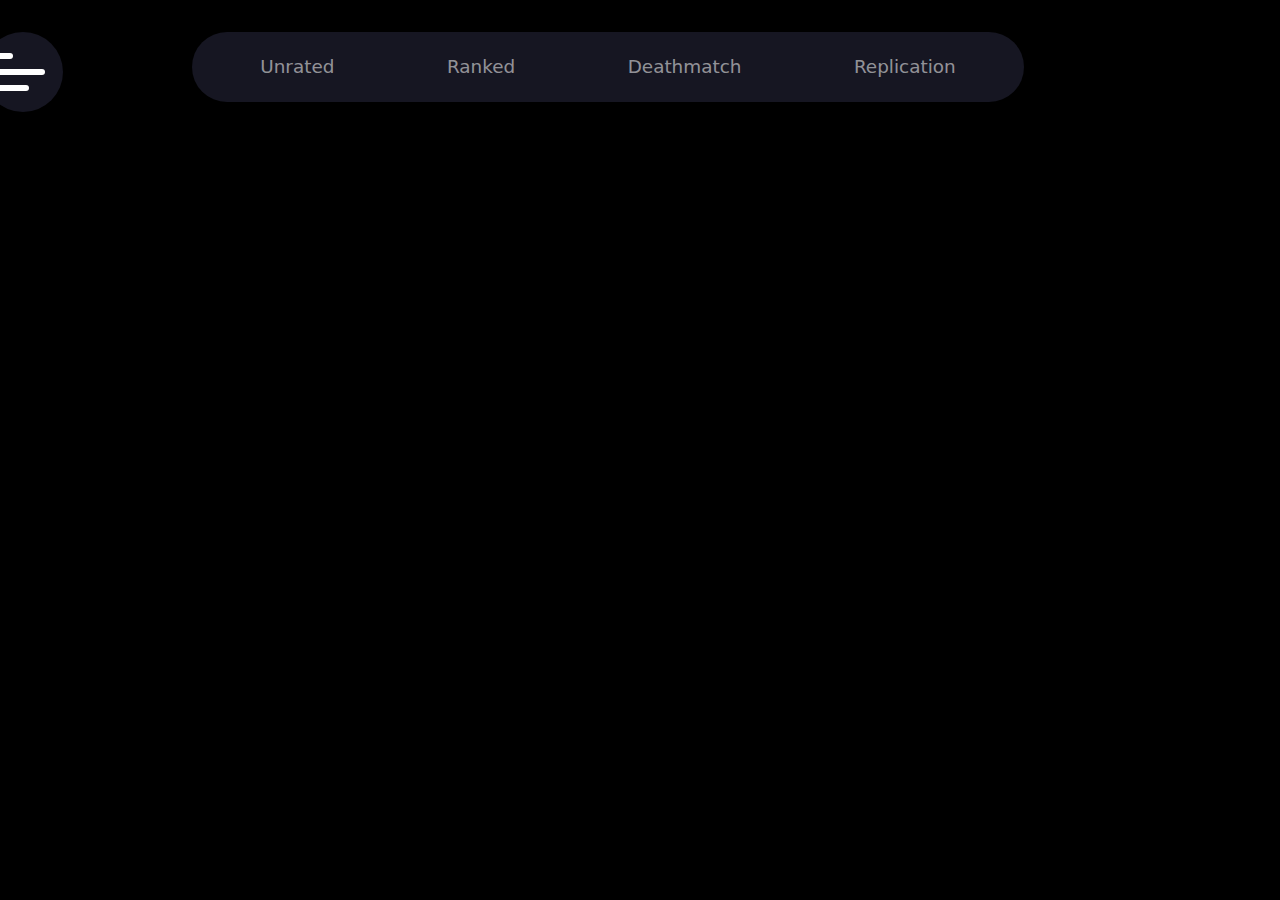
==== index.html @ 2899a6cf "gamemode cont" ====
<!DOCTYPE html>
<html lang="en">

<head>
  <meta charset="UTF-8">
  <meta http-equiv="X-UA-Compatible" content="IE=edge">
  <meta name="viewport" content="width=device-width, initial-scale=1.0">
  <title>Document</title>
  <link rel="stylesheet" href="/css/style.css">
  <!-- Latest compiled and minified CSS -->
  <link href="https://cdn.jsdelivr.net/npm/bootstrap@5.2.3/dist/css/bootstrap.min.css" rel="stylesheet">
  <!-- Latest compiled JavaScript -->
  <script src="https://cdn.jsdelivr.net/npm/bootstrap@5.2.3/dist/js/bootstrap.bundle.min.js"></script>
  <script src="script.js"></script>
  <link rel="stylesheet" href="/css/mediastyle.css">
  <link rel="stylesheet" href="/resourses/FONTS/css/all.min.css">
  <script src="/resourses/FONTS/js/all.min.js"></script>
</head>

<body>
  <div id="nav-650-650">
    <div id="nav-content-650-650">
      <div id="">
        <a href="" class="" id="nav-logo-650-650">
          <img src="assets/logo.png" alt="LOGO" srcset="" width="85px">
        </a>
        <button onclick="navbarCollapse(0)">&times;</button>
      </div>
      <div id="nav-links-650-650" class="">
        <a href="#home"><i class="fa-solid fa-chart-simple"></i></a>
        <a href="#news"><i class="fa-solid fa-chalkboard-user"></i> </i></a>
        <a href="#contact"><i class="fa-solid fa-file-pen"></i></a>
        <a href="#about"><i class="fa-solid fa-newspaper"></i></a>
      </div>
    </div>
    <div class="nav-button">
      <label for="nav-check" id="label-check" onclick="navbarCollapse(1)">
      <input type="checkbox" id="nav-check"> 
        <span></span>
        <span></span>
        <span></span>
      </label>
    </div>
  </div>
    <div class=" text-center" id="sidebar">
      <div class="" id="sidebar-content">
        <a href="" class="" id="logo">
          <img src="assets/logo.png" alt="LOGO" srcset="" width="85px">
        </a>  
        <div id="nav-links" class="">
          <a href="#home"><i class="fa-solid fa-chart-simple"></i></a>
          <a href="#news"><i class="fa-solid fa-chalkboard-user"></i> </i></a>
          <a href="#contact"><i class="fa-solid fa-file-pen"></i></a>
          <a href="#about"><i class="fa-solid fa-newspaper"></i></a>
        </div>
        <div id="nav-links-logout">
          <a href="#logout"><i class="fa-solid fa-right-from-bracket"></i></a>
        </div>
      </div>
      <div class="nav-button">
        <label for="check" id="label-check" onclick="sidebarCollapse()">
        <input type="checkbox" id="check"> 
          <span></span>
          <span></span>
          <span></span>
        </label>
      </div>
    </div>
    <div id="gamemode_container"style="color:white;">
      <div id="gamemode" class="navbar navbar-expand-md navbar-dark">
        <div class="container-fluid">
          <div id="gamemode_heading">
            Gamemode
          </div>
          <button class="navbar-toggler" type="button" data-bs-toggle="collapse" data-bs-target="#navbarNavAltMarkup" aria-controls="navbarNavAltMarkup" aria-expanded="false" aria-label="Toggle navigation">
            <i class="fa-solid fa-caret-down"></i>
          </button>
          <div class="collapse navbar-collapse " id="navbarNavAltMarkup">
            <div class="navbar-nav">
              <a class="nav-link" href="#">Unrated</a>
              <a class="nav-link" href="#">Ranked</a>
              <a class="nav-link" href="#">Deathmatch</a>
              <a class="nav-link" href="#">Replication</a>
            </div>
          </div>
        </div>
      </div>
    </div>

    
</body>

</html>
---- css/style.css ----
* {
    margin: 0px;
    padding: 0px;
}

:root {
    --primary-bg: #161622;
    --secondary: #491C30;
}

body {
    background-color: black !important;
}

/* sidebar content */

#sidebar {
    z-index: 1;
    transition-duration: 1s;
    height: 100%;
    padding: 10px;
    position: fixed;
    top: 0;
    left: -145px;
}

#sidebar-content {
    display: flex;
    flex-direction: column;
    justify-content: space-around;
    height: 100%;
    background-color: var(--primary-bg);
    padding: 5px;
    border-radius: 100px;
}


#sidebar #nav-links {
    display: flex;
    flex-direction: column;
}

#logo {
    text-decoration: none;
    padding: 0px 16px 0px 16px;
}

#nav-links a {
    margin: 10px 0px 10px 0px;
    padding: 16px;
    color: white;
    text-decoration: none;
    font-size: 25px;
}


#sidebar a:hover:not(#logo) {
    border-radius: 50px;
    background-color: var(--secondary);
    color: white;
}

#nav-links-logout a {
    color: white;
    padding: 16px;
    text-decoration: none;
    font-size: 25px;
}

/* nav side button */
#sidebar .nav-button {
    position: absolute;
    top: 3.5%;
    left: 95%;
    margin-left: 10px;
}

.nav-button {
    display: flex;
    justify-content: center;
    align-items: center;
    height: 80px;
    width: 80px;
    border-radius: 50%;
    padding: 5px;
    background-color: var(--primary-bg);
}


.nav-button label {
    display: flex;
    flex-direction: column;
    width: 70px;
    margin-left: 6px;
    cursor: pointer;
}

.nav-button label span {
    background: #fff;
    border-radius: 10px;
    height: 6px;
    margin: 5px 0px;
    transition: .4s cubic-bezier(0.68, -0.6, 0.32, 1.6);

}


.nav-button span:nth-of-type(1) {
    width: 30%;

}

.nav-button span:nth-of-type(2) {
    width: 80%;
}


.nav-button span:nth-of-type(3) {
    width: 55%;

}



.nav-button input[type="checkbox"] {
    display: none;
}



.nav-button input[type="checkbox"]:checked~span:nth-of-type(1) {
    transform-origin: bottom;
    width: 40%;
    transform: rotatez(45deg) translate(8px, 0px);
}




.nav-button input[type="checkbox"]:checked~span:nth-of-type(2) {

    transform-origin: top;
    transform: translate();
    transform: rotatez(-45deg);
}



.nav-button input[type="checkbox"]:checked~span:nth-of-type(3) {
    transform-origin: bottom;
    width: 40%;
    transform: translate(22px, -10px) rotatez(45deg);

}

/* < 650px height && < 650px width navbar */
#nav-650-650 {
    display: none;
    text-align: center;
    position: relative;
    transition: .4s cubic-bezier(0.68, -0.6, 0.32, 1.6);
    top: -290px;
}

#nav-logo-650-650 {
    text-decoration: none;
}

#nav-content-650-650 {
    background-color: var(--primary-bg)
}

#nav-650-650 .nav-button {
    width: 80px;
    margin: 15px 10px;
}

#nav-links-650-650 a:nth-child(1) {
    border-top: 2px black solid;
}

#nav-links-650-650 a {
    border-bottom: 2px black solid;
    padding: 10px 5px;
    display: block;
    font-size: 20px;
    text-align: center;
    color: white;
}

#nav-links-650-650 a:active {
    background-color: var(--secondary);
}

#nav-content-650-650 button {
    display: none;
    background-color: var(--primary-bg);
    color: white;
    border: none;
    font-size: 30px;
    position: relative;
    left: 20%;
}

/*gamemode container*/
#gamemode_container {
    color: white;
    background-color: var(--primary-bg);
    width: 65vw;
    height: 70px;
    position: absolute;
    top: 3.5%;
    left: 15%;
    border-radius: 50px;
}
/* bootstrap edits */
#gamemode_container .navbar-nav {

    flex: 1;
    display: flex;
    justify-content: space-around;
    margin-top: 5px;
    font-size: 1.15rem;
}
#gamemode_container .navbar-toggler{
    margin: 10px;
}
#gamemode_heading{
    font-size: 1.15rem;
    margin-left: 10px;
}
---- css/mediastyle.css ----
@media screen and (min-height:850px) {
    #nav-links a{
        margin: 30px 0px 30px 0px;
        font-size: 30px;
    }
    #nav-links-logout a{
        font-size: 30px;
        margin: 0px 0px 20px 0px ;
    }
}

@media screen and (max-height:650px) {
    #sidebar{
        left:-550px;
        height: fit-content;
    }
    #sidebar-content{
        flex-direction: row;
        align-items: center;
        height: fit-content;
    }
    #sidebar-content #logo{
        margin: 10px 0px;
    }
    #sidebar #nav-links{
        flex-direction: row;
    }
    #sidebar .nav-button{
        top:20px;
        margin-left: 30px;
    }
    #nav-links a {
        margin:10px;
        padding: 16px 20px;
    }
    #nav-links-logout a{
        margin-right: 5px;
    }
}
@media screen and (max-height:650px) and (max-width:650px) {
    #sidebar{
        display: none;
    }
    #nav-650-650{
       display: block; 
    }
}
@media screen and (max-height:350px) and (max-width:650px){
    #nav-content-650-650 button{
        display: inline-block;
    }
}
@media screen and (min-width:769px) {
    #gamemode_heading{
        display: none;
    }
}
@media screen and (max-width:769px) {
    
    #gamemode_container{
        width: 80vw;
    }
}
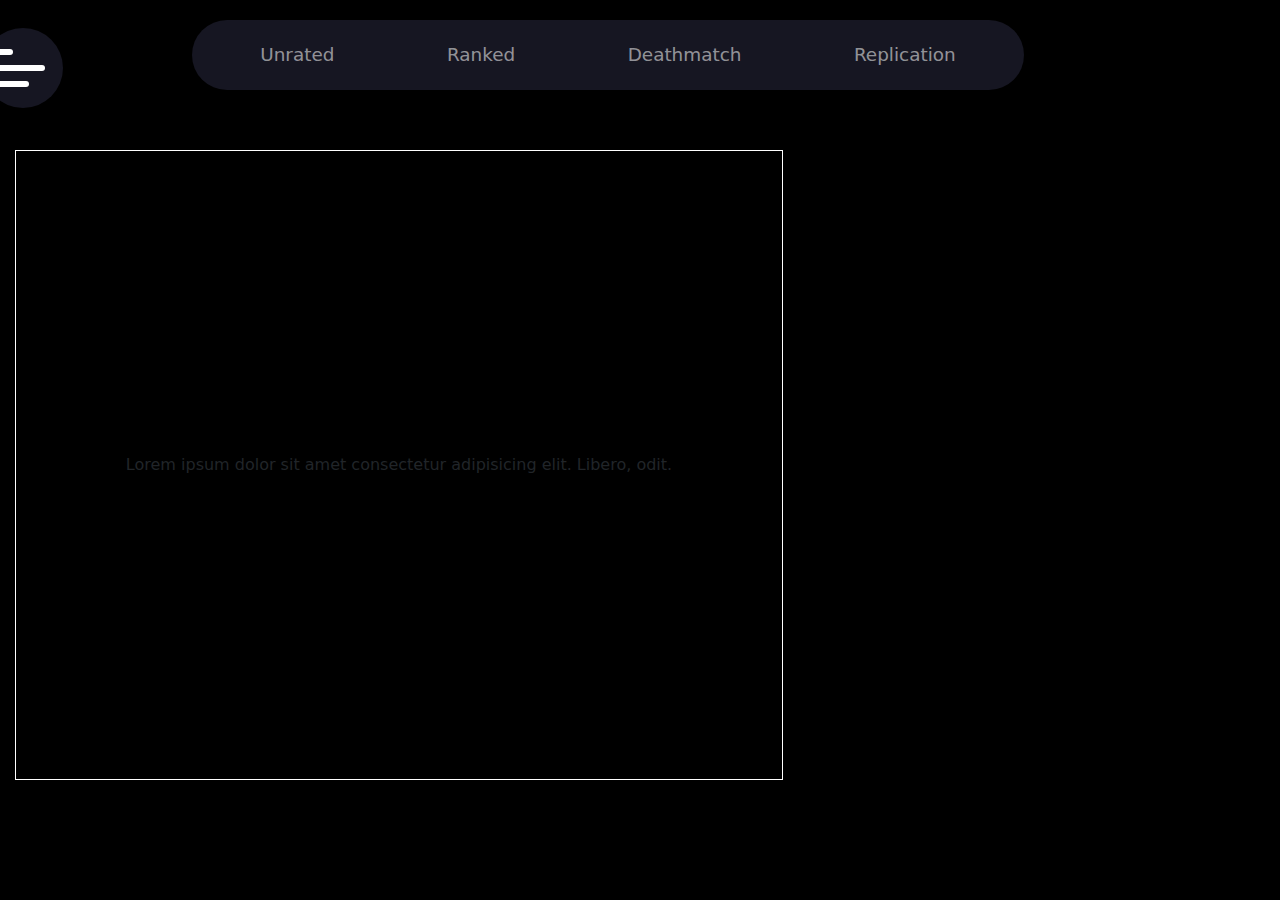
==== commit 6f9647e7: "gamemode res done" ====
--- a/index.html
+++ b/index.html
@@ -18,6 +18,7 @@
 </head>
 
 <body>
+  <!-- $###############compulsory################# -->
   <div id="nav-650-650">
     <div id="nav-content-650-650">
       <div id="">
@@ -66,16 +67,16 @@
         </label>
       </div>
     </div>
-    <div id="gamemode_container"style="color:white;">
+    <div id="gamemode_container" style="color:white;">
       <div id="gamemode" class="navbar navbar-expand-md navbar-dark">
         <div class="container-fluid">
           <div id="gamemode_heading">
             Gamemode
           </div>
-          <button class="navbar-toggler" type="button" data-bs-toggle="collapse" data-bs-target="#navbarNavAltMarkup" aria-controls="navbarNavAltMarkup" aria-expanded="false" aria-label="Toggle navigation">
+          <button class="navbar-toggler" type="button" data-bs-toggle="collapse" data-bs-target="#gamemode_content" aria-controls="navbarNavAltMarkup" aria-expanded="false" aria-label="Toggle navigation">
             <i class="fa-solid fa-caret-down"></i>
           </button>
-          <div class="collapse navbar-collapse " id="navbarNavAltMarkup">
+          <div class="collapse navbar-collapse" id="gamemode_content">
             <div class="navbar-nav">
               <a class="nav-link" href="#">Unrated</a>
               <a class="nav-link" href="#">Ranked</a>
@@ -86,7 +87,11 @@
         </div>
       </div>
     </div>
+     <!-- $###############compulsory################# -->
 
+     <div class="profile-container">
+      Lorem ipsum dolor sit amet consectetur adipisicing elit. Libero, odit.
+     </div>
     
 </body>
 
--- a/css/style.css
+++ b/css/style.css
@@ -70,7 +70,7 @@
 /* nav side button */
 #sidebar .nav-button {
     position: absolute;
-    top: 3.5%;
+    top: 3.1%;
     left: 95%;
     margin-left: 10px;
 }
@@ -84,6 +84,7 @@
     border-radius: 50%;
     padding: 5px;
     background-color: var(--primary-bg);
+    /* border: 2px solid rgb(170, 170, 170); */
 }
 
 
@@ -167,12 +168,13 @@
 }
 
 #nav-content-650-650 {
+    width: 100vw;
     background-color: var(--primary-bg)
 }
 
 #nav-650-650 .nav-button {
     width: 80px;
-    margin: 15px 10px;
+    margin: 24px 10px;
 }
 
 #nav-links-650-650 a:nth-child(1) {
@@ -209,9 +211,13 @@
     width: 65vw;
     height: 70px;
     position: absolute;
-    top: 3.5%;
+    top: 20px;
     left: 15%;
     border-radius: 50px;
+}
+#gamemode_heading{
+    font-size: 1.15rem;
+    margin-left: 10px;
 }
 /* bootstrap edits */
 #gamemode_container .navbar-nav {
@@ -225,7 +231,20 @@
 #gamemode_container .navbar-toggler{
     margin: 10px;
 }
-#gamemode_heading{
-    font-size: 1.15rem;
-    margin-left: 10px;
+
+
+
+/* profile div */
+
+.profile-container{
+    display: flex;
+    align-items: center;
+    justify-content: center;
+    margin: 15px;
+    width: 60vw;
+    height: 70vh;
+    position: absolute;
+    top: 15%;
+    border:1px  white solid ;
+
 }--- a/css/mediastyle.css
+++ b/css/mediastyle.css
@@ -1,3 +1,8 @@
+:root {
+    --primary-bg: #161622;
+    --secondary: #491C30;
+}
+
 @media screen and (min-height:850px) {
     #nav-links a{
         margin: 30px 0px 30px 0px;
@@ -26,7 +31,7 @@
         flex-direction: row;
     }
     #sidebar .nav-button{
-        top:20px;
+        top:20%;
         margin-left: 30px;
     }
     #nav-links a {
@@ -35,6 +40,9 @@
     }
     #nav-links-logout a{
         margin-right: 5px;
+    }
+    #gamemode_container {
+        top: 30px;
     }
 }
 @media screen and (max-height:650px) and (max-width:650px) {
@@ -58,6 +66,11 @@
 @media screen and (max-width:769px) {
     
     #gamemode_container{
-        width: 80vw;
+        left: 110px;
+        width:calc(100vw - 110px);
     }
+    #gamemode_content{
+        background-color: var(--primary-bg);
+    }
+
 }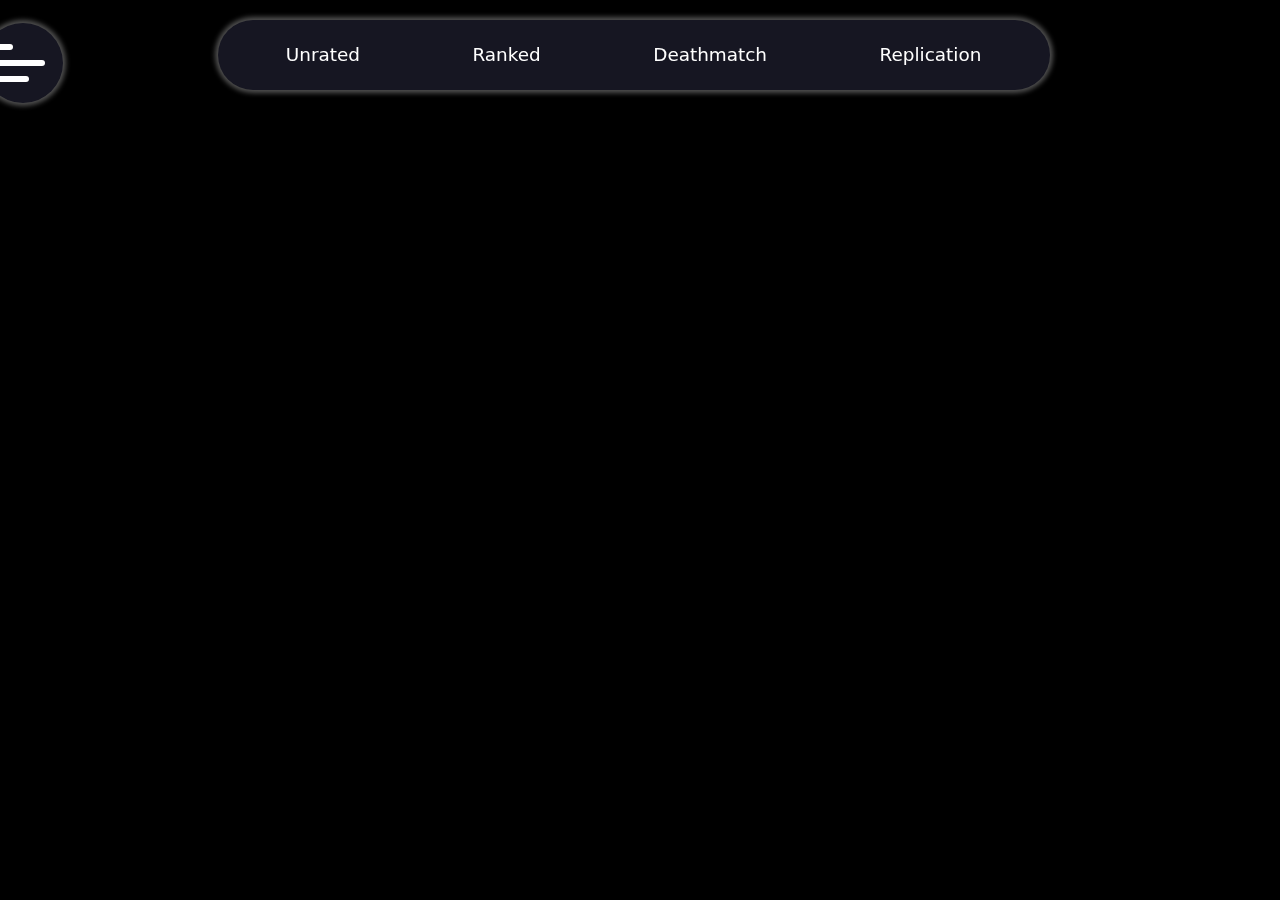
==== commit f4ed9a29: "animated background" ====
--- a/index.html
+++ b/index.html
@@ -6,18 +6,21 @@
   <meta http-equiv="X-UA-Compatible" content="IE=edge">
   <meta name="viewport" content="width=device-width, initial-scale=1.0">
   <title>Document</title>
-  <link rel="stylesheet" href="/css/style.css">
+  <link rel="stylesheet" href="css/style.css">
   <!-- Latest compiled and minified CSS -->
   <link href="https://cdn.jsdelivr.net/npm/bootstrap@5.2.3/dist/css/bootstrap.min.css" rel="stylesheet">
   <!-- Latest compiled JavaScript -->
   <script src="https://cdn.jsdelivr.net/npm/bootstrap@5.2.3/dist/js/bootstrap.bundle.min.js"></script>
   <script src="script.js"></script>
-  <link rel="stylesheet" href="/css/mediastyle.css">
-  <link rel="stylesheet" href="/resourses/FONTS/css/all.min.css">
-  <script src="/resourses/FONTS/js/all.min.js"></script>
+  <link rel="stylesheet" href="css/mediastyle.css">
+  <link rel="stylesheet" href="resourses/FONTS/css/all.min.css">
+  <script src="resourses/FONTS/js/all.min.js"></script>
 </head>
 
 <body>
+  <div id="body-video-container">
+    <video src="valorant animations/background1.mp4" autoplay muted loop id="body-video"></video>
+  </div>
   <!-- $###############compulsory################# -->
   <div id="nav-650-650">
     <div id="nav-content-650-650">
@@ -36,63 +39,80 @@
     </div>
     <div class="nav-button">
       <label for="nav-check" id="label-check" onclick="navbarCollapse(1)">
-      <input type="checkbox" id="nav-check"> 
+        <input type="checkbox" id="nav-check">
         <span></span>
         <span></span>
         <span></span>
       </label>
     </div>
   </div>
-    <div class=" text-center" id="sidebar">
-      <div class="" id="sidebar-content">
-        <a href="" class="" id="logo">
-          <img src="assets/logo.png" alt="LOGO" srcset="" width="85px">
-        </a>  
-        <div id="nav-links" class="">
-          <a href="#home"><i class="fa-solid fa-chart-simple"></i></a>
-          <a href="#news"><i class="fa-solid fa-chalkboard-user"></i> </i></a>
-          <a href="#contact"><i class="fa-solid fa-file-pen"></i></a>
-          <a href="#about"><i class="fa-solid fa-newspaper"></i></a>
-        </div>
-        <div id="nav-links-logout">
-          <a href="#logout"><i class="fa-solid fa-right-from-bracket"></i></a>
-        </div>
+  <div class=" text-center" id="sidebar">
+    <div class="" id="sidebar-content">
+      <a href="" class="" id="logo">
+        <img src="assets/logo.png" alt="LOGO" srcset="" width="85px">
+      </a>
+      <div id="nav-links" class="">
+        <a href="#home"><i class="fa-solid fa-chart-simple"></i></a>
+        <a href="#news"><i class="fa-solid fa-chalkboard-user"></i> </i></a>
+        <a href="#contact"><i class="fa-solid fa-file-pen"></i></a>
+        <a href="#about"><i class="fa-solid fa-newspaper"></i></a>
       </div>
-      <div class="nav-button">
-        <label for="check" id="label-check" onclick="sidebarCollapse()">
-        <input type="checkbox" id="check"> 
-          <span></span>
-          <span></span>
-          <span></span>
-        </label>
+      <div id="nav-links-logout">
+        <a href="#logout"><i class="fa-solid fa-right-from-bracket"></i></a>
       </div>
     </div>
-    <div id="gamemode_container" style="color:white;">
-      <div id="gamemode" class="navbar navbar-expand-md navbar-dark">
-        <div class="container-fluid">
-          <div id="gamemode_heading">
-            Gamemode
-          </div>
-          <button class="navbar-toggler" type="button" data-bs-toggle="collapse" data-bs-target="#gamemode_content" aria-controls="navbarNavAltMarkup" aria-expanded="false" aria-label="Toggle navigation">
-            <i class="fa-solid fa-caret-down"></i>
-          </button>
-          <div class="collapse navbar-collapse" id="gamemode_content">
-            <div class="navbar-nav">
-              <a class="nav-link" href="#">Unrated</a>
-              <a class="nav-link" href="#">Ranked</a>
-              <a class="nav-link" href="#">Deathmatch</a>
-              <a class="nav-link" href="#">Replication</a>
-            </div>
+    <div class="nav-button">
+      <label for="check" id="label-check" onclick="sidebarCollapse()">
+        <input type="checkbox" id="check">
+        <span></span>
+        <span></span>
+        <span></span>
+      </label>
+    </div>
+  </div>
+  <div id="gamemode_container" style="color:white;">
+    <div id="gamemode" class="navbar navbar-expand-md navbar-dark">
+      <div class="container-fluid">
+        <div id="gamemode_heading">
+          Gamemode
+        </div>
+        <button class="navbar-toggler" type="button" data-bs-toggle="collapse" data-bs-target="#gamemode_content"
+          aria-controls="navbarNavAltMarkup" aria-expanded="false" aria-label="Toggle navigation">
+          <i class="fa-solid fa-caret-down"></i>
+        </button>
+        <div class="collapse navbar-collapse" id="gamemode_content">
+          <div class="navbar-nav">
+            <a class="nav-link" href="#">Unrated</a>
+            <a class="nav-link" href="#">Ranked</a>
+            <a class="nav-link" href="#">Deathmatch</a>
+            <a class="nav-link" href="#">Replication</a>
           </div>
         </div>
       </div>
     </div>
-     <!-- $###############compulsory################# -->
+  </div>
+  <!-- $###############compulsory################# -->
+  <!-- <div id="main_content">
+       <div id="profile-container">
+        <div id="character-container">
+          <video src="valorant animations/sova1.mp4" width="400px" autoplay muted loop></video>
+        </div>
+       </div>
+       <div id="match-history-container">
+        #match-history-container 
+        Lorem ipsum, dolor sit amet consectetur adipisicing elit. Alias, quam!
+       </div>
+     </div> -->
+     
+  <script>
+    console.log(document.getElementById("body-video").getAttribute('src'));
+    let viewportHeight = window.innerHeight;
+    let viewportWidth = window.innerWidth;
+    if (viewportWidth < 650) {
+      document.getElementById("body-video").setAttribute('src', 'valorant animations/background-650.mp4');
+    }
+  </script>
 
-     <div class="profile-container">
-      Lorem ipsum dolor sit amet consectetur adipisicing elit. Libero, odit.
-     </div>
-    
 </body>
 
 </html>--- a/css/style.css
+++ b/css/style.css
@@ -6,16 +6,32 @@
 :root {
     --primary-bg: #161622;
     --secondary: #491C30;
+    --primary-box-shadow:0px 0px 5px 3px rgb(82, 82, 82);
 }
 
 body {
     background-color: black !important;
+  
+}
+#body-video-container{
+    height: 100vh;
+    width: 100vw;
+    display: flex;
+    justify-content: center;
+    align-items: center;
+
+}
+#body-video{
+    width: 100vw;
+    z-index: -1;
+    position: fixed;
 }
 
 /* sidebar content */
 
 #sidebar {
-    z-index: 1;
+    
+    z-index: 2;
     transition-duration: 1s;
     height: 100%;
     padding: 10px;
@@ -25,6 +41,8 @@
 }
 
 #sidebar-content {
+    /* border: 2px solid var(--primary-border); */
+    box-shadow: var(--primary-box-shadow);
     display: flex;
     flex-direction: column;
     justify-content: space-around;
@@ -54,11 +72,15 @@
 }
 
 
-#sidebar a:hover:not(#logo) {
+/* #sidebar a:hover:not(#logo) {
     border-radius: 50px;
     background-color: var(--secondary);
     color: white;
-}
+} */
+#sidebar a:focus:not(#logo){
+    color:#FA5A69;
+}
+
 
 #nav-links-logout a {
     color: white;
@@ -69,8 +91,9 @@
 
 /* nav side button */
 #sidebar .nav-button {
+    box-shadow: var(--primary-box-shadow);
     position: absolute;
-    top: 3.1%;
+    top: 2.6%;
     left: 95%;
     margin-left: 10px;
 }
@@ -158,7 +181,7 @@
 #nav-650-650 {
     display: none;
     text-align: center;
-    position: relative;
+    position: absolute;
     transition: .4s cubic-bezier(0.68, -0.6, 0.32, 1.6);
     top: -290px;
 }
@@ -168,11 +191,13 @@
 }
 
 #nav-content-650-650 {
+    box-shadow: var(--primary-box-shadow);
     width: 100vw;
     background-color: var(--primary-bg)
 }
 
 #nav-650-650 .nav-button {
+    box-shadow: var(--primary-box-shadow);
     width: 80px;
     margin: 24px 10px;
 }
@@ -206,20 +231,78 @@
 
 /*gamemode container*/
 #gamemode_container {
+    box-shadow: var(--primary-box-shadow);
     color: white;
     background-color: var(--primary-bg);
     width: 65vw;
     height: 70px;
-    position: absolute;
+    position: fixed;
     top: 20px;
-    left: 15%;
+    left: 17%;
     border-radius: 50px;
 }
 #gamemode_heading{
     font-size: 1.15rem;
     margin-left: 10px;
 }
+
+/* profile div */
+#main_content{
+    display: flex;
+    flex-direction:row;
+    align-items: center;
+    justify-content: center;
+    border:1px  blue solid ;
+    position: absolute;
+    top: 120px;
+    left:12%;
+    height: 80%;
+
+
+}
+#profile-container{
+    display: flex;
+    align-items: center;
+    margin: 10px;
+    height: 100%;
+    width: 100%;
+    border:1px  white solid ;
+
+}
+/* match history container */
+#match-history-container{
+    margin: 10px;
+    height: 100%;
+    width: 25%;
+    border:1px  white solid ;
+
+}
+#character-container{
+    width: 250px;
+    height: 400px;
+    border:1px  white solid ;
+    overflow: hidden;
+    display: flex;
+    justify-content: center;
+}
+
+
+
+
+
+
+
+
+
+
+
+
+
+
+
+
 /* bootstrap edits */
+
 #gamemode_container .navbar-nav {
 
     flex: 1;
@@ -231,20 +314,12 @@
 #gamemode_container .navbar-toggler{
     margin: 10px;
 }
-
-
-
-/* profile div */
-
-.profile-container{
-    display: flex;
-    align-items: center;
-    justify-content: center;
-    margin: 15px;
-    width: 60vw;
-    height: 70vh;
-    position: absolute;
-    top: 15%;
-    border:1px  white solid ;
+.nav-link{
+    color:white !important;
+}
+.nav-link:focus, .nav-link:hover {
+    border-bottom: 3px solid #732b4c !important;
+    /* color:rgba(255, 255, 255, 0.75) !important; */
+    color:#FA5A69 !important;
 
 }--- a/css/mediastyle.css
+++ b/css/mediastyle.css
@@ -12,6 +12,13 @@
         font-size: 30px;
         margin: 0px 0px 20px 0px ;
     }
+}
+@media  screen and (max-width:850px)  {
+    #body-video{
+        /* width: 100vw; */
+        transform: scale(1.7);
+    }
+    
 }
 
 @media screen and (max-height:650px) {
@@ -58,19 +65,25 @@
         display: inline-block;
     }
 }
-@media screen and (min-width:769px) {
+@media screen and (min-width:767px) {
     #gamemode_heading{
         display: none;
     }
 }
-@media screen and (max-width:769px) {
+@media screen and (max-width:767px) {
     
     #gamemode_container{
+        z-index: 1;
         left: 110px;
-        width:calc(100vw - 110px);
+        width:calc(100vw - 120px);
     }
     #gamemode_content{
         background-color: var(--primary-bg);
     }
-
+}
+@media  screen and (max-width:1200px) and (min-width:850px)  {
+    #body-video{
+        transform: scale(1.4);
+    }
+    
 }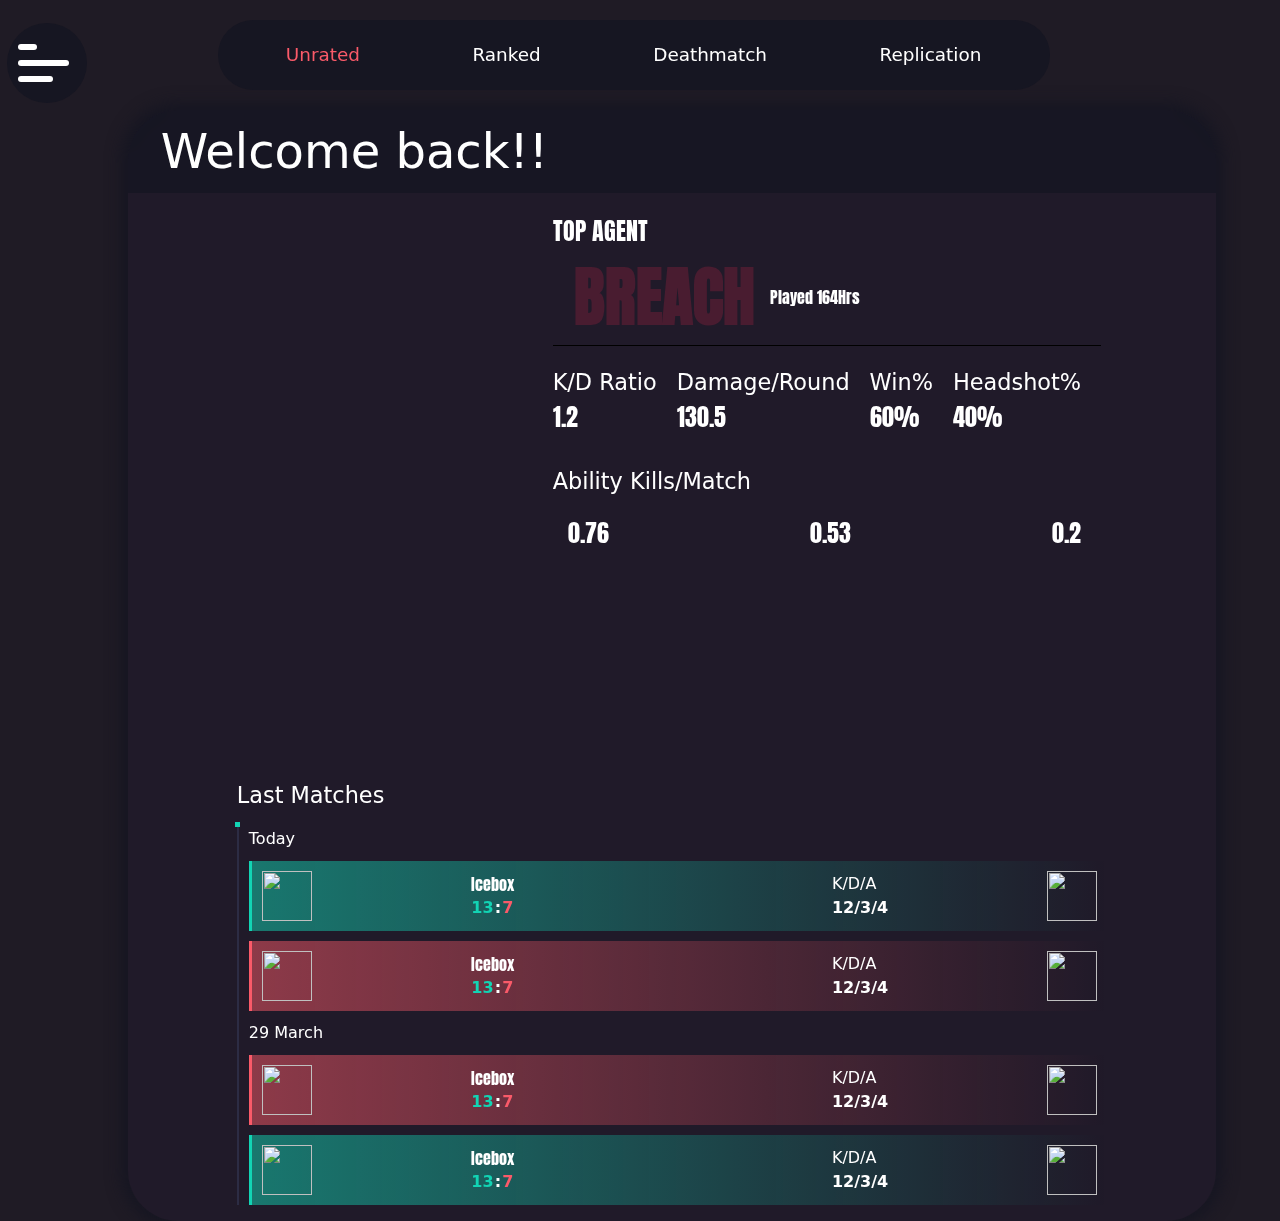
==== commit d45047ce: "main body res" ====
--- a/index.html
+++ b/index.html
@@ -11,6 +11,9 @@
   <link href="https://cdn.jsdelivr.net/npm/bootstrap@5.2.3/dist/css/bootstrap.min.css" rel="stylesheet">
   <!-- Latest compiled JavaScript -->
   <script src="https://cdn.jsdelivr.net/npm/bootstrap@5.2.3/dist/js/bootstrap.bundle.min.js"></script>
+  <link rel="preconnect" href="https://fonts.googleapis.com">
+  <link rel="preconnect" href="https://fonts.gstatic.com" crossorigin>
+  <link href="https://fonts.googleapis.com/css2?family=Anton&display=swap" rel="stylesheet">
   <script src="script.js"></script>
   <link rel="stylesheet" href="css/mediastyle.css">
   <link rel="stylesheet" href="resourses/FONTS/css/all.min.css">
@@ -19,7 +22,8 @@
 
 <body>
   <div id="body-video-container">
-    <video src="valorant animations/background1.mp4" autoplay muted loop id="body-video"></video>
+
+    <video src="valorant animations/background.mp4" autoplay muted loop id="body-video"></video>
   </div>
   <!-- $###############compulsory################# -->
   <div id="nav-650-650">
@@ -52,7 +56,7 @@
         <img src="assets/logo.png" alt="LOGO" srcset="" width="85px">
       </a>
       <div id="nav-links" class="">
-        <a href="#home"><i class="fa-solid fa-chart-simple"></i></a>
+        <a href="#home"><i class="fa-solid fa-chart-simple active"></i></a>
         <a href="#news"><i class="fa-solid fa-chalkboard-user"></i> </i></a>
         <a href="#contact"><i class="fa-solid fa-file-pen"></i></a>
         <a href="#about"><i class="fa-solid fa-newspaper"></i></a>
@@ -82,7 +86,7 @@
         </button>
         <div class="collapse navbar-collapse" id="gamemode_content">
           <div class="navbar-nav">
-            <a class="nav-link" href="#">Unrated</a>
+            <a class="nav-link active" href="#">Unrated</a>
             <a class="nav-link" href="#">Ranked</a>
             <a class="nav-link" href="#">Deathmatch</a>
             <a class="nav-link" href="#">Replication</a>
@@ -92,24 +96,255 @@
     </div>
   </div>
   <!-- $###############compulsory################# -->
-  <!-- <div id="main_content">
-       <div id="profile-container">
-        <div id="character-container">
-          <video src="valorant animations/sova1.mp4" width="400px" autoplay muted loop></video>
-        </div>
-       </div>
-       <div id="match-history-container">
-        #match-history-container 
-        Lorem ipsum, dolor sit amet consectetur adipisicing elit. Alias, quam!
-       </div>
-     </div> -->
-     
+
+
+
+  <div id="main_content">
+    <div id="main_content_heading">
+      Welcome back!!
+    </div>
+    <div id="main_content_body">
+      <!-- <div id="profile-container"> -->
+        <!-- <div id="character-container">
+          <video src="valorant animations/breach.mp4" autoplay muted loop></video>
+        </div> -->
+        <img src="assets/breach/fullportrait1.png" alt=""  srcset="" id="character-container">
+        <div id="profile">
+          <div id="agent-stats">
+            <div id="agent-stats-heading">
+              TOP AGENT
+            </div>
+            <div id="agent-stats-content">
+              <div id="agent-name">
+                BREACH
+              </div>
+              <div id="agent-played-time">
+                Played 164Hrs
+              </div>
+            </div>
+          </div>
+          <div id="player-stats">
+
+            <div class="stats">
+              <div class="stats-heading">
+                K/D Ratio
+              </div>
+              <div class="stats-value">
+                1.2
+              </div>
+            </div>
+            <div class="stats">
+              <div class="stats-heading">
+                Damage/Round
+              </div>
+              <div class="stats-value">
+                130.5
+              </div>
+            </div>
+            <div class="stats">
+              <div class="stats-heading">
+                Win%
+              </div>
+              <div class="stats-value">
+                60%
+              </div>
+            </div>
+            <div class="stats">
+              <div class="stats-heading">
+                Headshot%
+              </div>
+              <div class="stats-value">
+                40%
+              </div>
+            </div>
+          </div>
+          <div id="ability-kills">
+            <div id="ability-kills-heading">
+              Ability Kills/Match
+            </div>
+            <div id="ability-kills-container">
+              <div class="ability-container">
+                <div class="ability-logo">
+                  <img src="assets/breach/displayicon (1).png" alt="" srcset="">
+                </div>
+                <div class="ability-kills-value">
+                  0.76
+                </div>
+              </div>
+              <div class="ability-container">
+                <div class="ability-logo">
+                  <img src="assets/breach/displayicon (2).png" alt="" srcset="">
+                </div>
+                <div class="ability-kills-value">
+                  0.53
+                </div>
+              </div>
+              <div class="ability-container">
+                <div class="ability-logo">
+                  <img src="assets/breach/displayicon (3).png" alt="" srcset="">
+                </div>
+                <div class="ability-kills-value">
+                  0.2
+                </div>
+              </div>
+            </div>
+          </div>
+        </div>
+      <!-- </div> -->
+      <div id="match-history-container">
+        <div id="match-history-heading">
+          Last Matches
+        </div>
+        <div id="match-history-dot">
+        </div>
+        <div id="match-history-body">
+          <div class="match-history-day-wise">
+            <div class="day-wise-heading">
+              Today
+            </div>
+
+            <div class="match-container win">
+              <div class="match-agent">
+                <img src="assets/breach/displayicon.png" class="match-agent-img" height="50px" width="50px" alt="" srcset="">
+              </div>
+              <div class="section-1">
+                <div class="match-map">
+                  Icebox
+                </div>
+                <div class="match-score">
+                  <div class="match-score-win">
+                    13
+                  </div>
+                  :
+                  <div class="match-score-loss">
+                    7
+                  </div>
+                </div>
+              </div>
+              <div class="section-2">
+                <div class="match-kda">
+                  K/D/A
+                </div>
+                <div class="match-kda-value">
+                  12/3/4
+                </div>
+              </div>
+              <div class="rating">
+                <img src="assets/ranks/Diamond-2.png" class="rating-img" height="50px" width="50px" alt="" srcset="">
+              </div>
+            </div>
+
+            <div class="match-container loss">
+              <div class="match-agent">
+                <img src="assets/breach/displayicon.png" class="match-agent-img"  height="50px" width="50px" alt="" srcset="">
+              </div>
+              <div class="section-1">
+                <div class="match-map">
+                  Icebox
+                </div>
+                <div class="match-score">
+                  <div class="match-score-win">
+                    13
+                  </div>
+                  :
+                  <div class="match-score-loss">
+                    7
+                  </div>
+                </div>
+              </div>
+              <div class="section-2">
+                <div class="match-kda">
+                  K/D/A
+                </div>
+                <div class="match-kda-value">
+                  12/3/4
+                </div>
+              </div>
+              <div class="rating">
+                <img src="assets/ranks/Diamond-2.png" class="rating-img" height="50px" width="50px" alt="" srcset="">
+              </div>
+            </div>
+
+            <div class="day-wise-heading">
+              29 March
+            </div>
+
+            <div class="match-container loss">
+              <div class="match-agent">
+                <img src="assets/breach/displayicon.png" class="match-agent-img" height="50px" width="50px" alt="" srcset="">
+              </div>
+              <div class="section-1">
+                <div class="match-map">
+                  Icebox
+                </div>
+                <div class="match-score">
+                  <div class="match-score-win">
+                    13
+                  </div>
+                  :
+                  <div class="match-score-loss">
+                    7
+                  </div>
+                </div>
+              </div>
+              <div class="section-2">
+                <div class="match-kda">
+                  K/D/A
+                </div>
+                <div class="match-kda-value">
+                  12/3/4
+                </div>
+              </div>
+              <div class="rating">
+                <img src="assets/ranks/Diamond-2.png" class="rating-img" height="50px" width="50px" alt="" srcset="">
+              </div>
+            </div>
+
+            <div class="match-container win">
+              <div class="match-agent">
+                <img src="assets/breach/displayicon.png" class="match-agent-img" height="50px" width="50px" alt="" srcset="">
+              </div>
+              <div class="section-1">
+                <div class="match-map">
+                  Icebox
+                </div>
+                <div class="match-score">
+                  <div class="match-score-win">
+                    13
+                  </div>
+                  :
+                  <div class="match-score-loss">
+                    7
+                  </div>
+                </div>
+              </div>
+              <div class="section-2">
+                <div class="match-kda">
+                  K/D/A
+                </div>
+                <div class="match-kda-value">
+                  12/3/4
+                </div>
+              </div>
+              <div class="rating">
+                <img src="assets/ranks/Diamond-2.png" height="50px" class="rating-img" width="50px" alt="" srcset="">
+              </div>
+            </div>
+
+          </div>
+        </div>
+
+      </div>
+    </div>
+    
+  </div>
+  
   <script>
     console.log(document.getElementById("body-video").getAttribute('src'));
     let viewportHeight = window.innerHeight;
     let viewportWidth = window.innerWidth;
     if (viewportWidth < 650) {
-      document.getElementById("body-video").setAttribute('src', 'valorant animations/background-650.mp4');
+      document.getElementById("body-video").setAttribute('src', 'valorant animations/background2-650.mp4');
     }
   </script>
 
--- a/css/style.css
+++ b/css/style.css
@@ -6,11 +6,13 @@
 :root {
     --primary-bg: #161622;
     --secondary: #491C30;
-    --primary-box-shadow:0px 0px 5px 3px rgb(82, 82, 82);
+    /* --main_content_top:16vh; */
+    /* --primary-box-shadow:0px 0px 5px 3px rgb(82, 82, 82); */
 }
 
 body {
-    background-color: black !important;
+    overflow-x: hidden;
+    background-color: #1f1b25 !important;
   
 }
 #body-video-container{
@@ -19,12 +21,13 @@
     display: flex;
     justify-content: center;
     align-items: center;
-
+    z-index: -2;
+    overflow-x: hidden;
 }
 #body-video{
-    width: 100vw;
     z-index: -1;
     position: fixed;
+
 }
 
 /* sidebar content */
@@ -38,6 +41,7 @@
     position: fixed;
     top: 0;
     left: -145px;
+    font-size: 25px;
 }
 
 #sidebar-content {
@@ -68,7 +72,7 @@
     padding: 16px;
     color: white;
     text-decoration: none;
-    font-size: 25px;
+    /* font-size: ; */
 }
 
 
@@ -77,7 +81,8 @@
     background-color: var(--secondary);
     color: white;
 } */
-#sidebar a:focus:not(#logo){
+#sidebar a:hover:not(#logo)
+{
     color:#FA5A69;
 }
 
@@ -181,7 +186,8 @@
 #nav-650-650 {
     display: none;
     text-align: center;
-    position: absolute;
+    position: fixed;
+    z-index: 1;
     transition: .4s cubic-bezier(0.68, -0.6, 0.32, 1.6);
     top: -290px;
 }
@@ -231,6 +237,7 @@
 
 /*gamemode container*/
 #gamemode_container {
+    z-index: 1;
     box-shadow: var(--primary-box-shadow);
     color: white;
     background-color: var(--primary-bg);
@@ -248,43 +255,264 @@
 
 /* profile div */
 #main_content{
+    /* backdrop-filter: blur(10px); */
+    backdrop-filter: saturate(150%) blur(10px);
+    /* flex-wrap: wrap; */
+    /* border:1px  blue solid ; */
+    box-shadow: 0px 0px 15px 7px var(--primary-bg);
+    position: absolute;
+    top: 110px;
+    left:10%;
+    height: fit-content;
+    width: 85%;
+    border-radius: 50px;
+    color: #fff;
+    /* margin-bottom: 20px; */
+    /* overflow-x: hidden; */
+
+}
+/* #profile-container{
     display: flex;
     flex-direction:row;
+    /justify-content: center;
+    /margin: 16px;
+    height: 100%;
+    width: fit-content;
+    /border:1px  white solid ;
+    width: 70%;
+
+}  */
+#main_content_body{
+    
+    height: auto;
+    position: relative;
+    top: 15%;
+    display: flex;
+    flex-direction:row;
+    margin-top: 10px;
+    flex-wrap: wrap;
+    /* align-items: center; */
+    justify-content: space-around;
+    /* width: 80%; */
+
+}
+#main_content_heading{
+
+    width: 100%;
+    position: relative;
+    height: 15%;
+    font-size: 3rem;
+    color: #fff;
+    padding: .5%;
+    padding-left: 3%;
+    border-radius: 50px 50px 0px 0px;
+
+    background: rgba(22, 22, 34,0.9);
+    backdrop-filter: saturate(180%) blur(10px);
+}
+#character-container img{
+    height: 100%;
+    margin-bottom: 10%;
+}
+#character-container{
+    /* box-shadow:  0px 0px 10px 7px #000; */
+    /* width: 20vw; */
+    height: 60vh;
+    /* max-width: 300px; */
+    /* width: 26.6%; */
+    /* height: 95.2%; */
+    /* height: 400px; */
+    /* border:1px  white solid ; */
+    margin: 20px;
+    margin-top: 0px;
+    /* margin-top: 20px; */
+}
+
+#profile{
+    /* width: 74%; */
+    
+    display: flex;
+    flex-direction: column;
+    /* border:1px  white solid ; */
+}
+#agent-stats{
+    border-bottom: 1px solid black;
+    font-family: 'Anton', sans-serif;
+    margin: 10px;
+    /* border:1px  white solid ; */
+    width: 100%;
+    height: fit-content;
+}
+#agent-stats-heading{
+    font-size:1.5rem;
+}
+#agent-stats-content{
+    width: 60%;
+    display: flex;
+    justify-content:center;
     align-items: center;
-    justify-content: center;
-    border:1px  blue solid ;
-    position: absolute;
-    top: 120px;
-    left:12%;
-    height: 80%;
-
-
-}
-#profile-container{
-    display: flex;
+    flex-wrap: wrap;
+}
+#agent-name{
+    font-size: 4rem;
+    color:var(--secondary);
+    font-weight: bolder;
+}
+#agent-played-time{
+    margin-left: 15px;
+}
+#player-stats{
+    display: flex;
+    justify-content: space-between;
+    flex-wrap: wrap;
+}
+.stats{
+    width: fit-content;
+    height: fit-content;
+    /* border:1px  white solid ; */
+    padding: 10px;
+}
+.stats-heading{
+    display: flex;
+    flex-wrap: wrap;
+    font-size: 1.4rem;
+}
+.stats-value{
+    /* font-weight: bold; */
+    font-family: 'Anton', sans-serif;
+    font-size: 1.5rem;
+}
+.ability-logo img{
+    width: 50px;
+}
+.ability-kills-value{
+    font-size: 1.5rem;
+    font-family: 'Anton', sans-serif;
+}
+.ability-container{
+    display: flex;
+    flex-direction: row;
+    gap: 15px;
     align-items: center;
+}
+#ability-kills{
     margin: 10px;
-    height: 100%;
-    width: 100%;
-    border:1px  white solid ;
-
-}
+    margin-top: 20px;
+}
+#ability-kills-heading{
+    margin-bottom: 16px;
+    font-size: 1.4rem;
+}
+
+#ability-kills-container{
+    display: flex;
+    flex-direction: row;
+    justify-content: space-between;
+    align-items: center;
+}
+
 /* match history container */
 #match-history-container{
-    margin: 10px;
+    /* display: flex; */
+    margin: 16px;
+    margin-top: 0px;
     height: 100%;
     width: 25%;
-    border:1px  white solid ;
-
-}
-#character-container{
-    width: 250px;
-    height: 400px;
-    border:1px  white solid ;
-    overflow: hidden;
-    display: flex;
-    justify-content: center;
-}
+    /* border:1px  white solid ; */
+    color: white;
+
+}
+#match-history-dot{
+    background-color: #12d4b4;
+    width: 5px;
+    height: 5px;
+    position: relative;
+    top:10px;
+    right: 2px;
+}
+#match-history-body{
+    border-left: 2px solid #2c2c44;
+    /* border: 1px solid white; */
+    height: 80%;
+    /* width: 100%; */
+}
+#match-history-heading{
+    margin-top: 16px;
+    font-size: 1.4rem;
+}
+.day-wise-heading{
+    margin: 10px;
+    /* font-family: 'Anton', sans-serif; */
+    font-weight: 500;
+}
+.win{
+    background:linear-gradient(to right,#12d4b480,#ffffff00);
+    border-left: 3px solid #12d4b4 ;
+}
+.loss
+{
+    background:linear-gradient(to right,#FA5A6980,#ffffff00);
+    border-left: 3px solid #FA5A69;
+}
+.match-container{
+    padding: 10px ;
+    display: flex;
+    font-size: 1rem;
+    /* justify-content: space-between; */
+    flex-wrap: wrap;
+    align-items: center;
+    margin-left: 10px;
+    margin-top: 10px;
+}
+.match-container .match-agent img{
+    height: 50px;
+}
+.section-1{
+    display: flex;
+    flex-direction: column;
+    margin: auto;
+    /* margin-left: 10%; */
+    
+}
+.section-1 .match-map{
+    font-family: 'Anton', sans-serif;
+}
+.section-1 .match-score{
+    font-weight: 600;
+    display: flex;
+    justify-content: space-around;
+}
+.section-1 .match-score-win{
+    color: #12d4b4;
+}
+.section-1 .match-score-loss{
+    color: #FA5A69;
+}
+.section-2{
+    display: flex;
+    flex-direction: column;
+    margin: auto;
+    /* margin-left: 10%;
+    margin-right: 5%; */
+
+}
+.section-2 .match-kda{
+    font-weight: 400;
+}
+.section-2 .match-kda-value{
+    font-weight: 600;
+}
+.match-container .rating img{
+    height: 50px;
+}
+
+.match-agent-img,
+.rating-img{
+    width: 100%;
+    height: auto;
+    margin: auto;
+}
+
 
 
 
@@ -317,7 +545,13 @@
 .nav-link{
     color:white !important;
 }
-.nav-link:focus, .nav-link:hover {
+.active{
+    /* border-bottom: 3px solid #732b4c !important; */
+    /* color:rgba(255, 255, 255, 0.75) !important; */
+    color:#FA5A69 !important;
+}
+
+.nav-link:hover {
     border-bottom: 3px solid #732b4c !important;
     /* color:rgba(255, 255, 255, 0.75) !important; */
     color:#FA5A69 !important;
--- a/css/mediastyle.css
+++ b/css/mediastyle.css
@@ -2,88 +2,190 @@
     --primary-bg: #161622;
     --secondary: #491C30;
 }
-
-@media screen and (min-height:850px) {
-    #nav-links a{
-        margin: 30px 0px 30px 0px;
-        font-size: 30px;
+@media screen and (max-width:550px) {
+    #ability-kills-container {
+        flex-direction: column;
+        /* justify-content: space-around; */
+        align-items: start;
     }
-    #nav-links-logout a{
-        font-size: 30px;
-        margin: 0px 0px 20px 0px ;
+    .ability-container{
+        margin: 30px;
     }
-}
-@media  screen and (max-width:850px)  {
-    #body-video{
-        /* width: 100vw; */
-        transform: scale(1.7);
+    .ability-kills-value{
+        margin-left: 30vw;
     }
     
 }
 
-@media screen and (max-height:650px) {
-    #sidebar{
-        left:-550px;
+@media screen and (max-width:650px) {
+    #body-video {
+        height: 1000px;
+        width: 100vw;
+    }
+    #gamemode_container {
         height: fit-content;
     }
-    #sidebar-content{
+    #agent-stats-content {
+        
+        width: 80vw;
+    }
+    #player-stats {
+        justify-content: left;
+    }
+
+}
+
+@media screen and (max-height:650px) {
+    #sidebar {
+        left: -550px;
+        height: fit-content;
+    }
+
+    #sidebar-content {
         flex-direction: row;
         align-items: center;
         height: fit-content;
     }
-    #sidebar-content #logo{
+
+    #sidebar-content #logo {
         margin: 10px 0px;
     }
-    #sidebar #nav-links{
+
+    #sidebar #nav-links {
         flex-direction: row;
     }
-    #sidebar .nav-button{
-        top:20%;
+
+    #sidebar .nav-button {
+        top: 20%;
         margin-left: 30px;
     }
+
     #nav-links a {
-        margin:10px;
+        margin: 10px;
         padding: 16px 20px;
     }
-    #nav-links-logout a{
+
+    #nav-links-logout a {
         margin-right: 5px;
     }
+
     #gamemode_container {
         top: 30px;
+        height: fit-content;
+    }
+
+}
+
+@media screen and (max-height:650px) and (max-width:650px) {
+    #sidebar {
+        display: none;
+    }
+
+    #nav-650-650 {
+        display: block;
     }
 }
-@media screen and (max-height:650px) and (max-width:650px) {
-    #sidebar{
-        display: none;
-    }
-    #nav-650-650{
-       display: block; 
-    }
-}
-@media screen and (max-height:350px) and (max-width:650px){
-    #nav-content-650-650 button{
+
+@media screen and (max-height:350px) and (max-width:650px) {
+    #nav-content-650-650 button {
         display: inline-block;
     }
 }
+
 @media screen and (min-width:767px) {
-    #gamemode_heading{
+    #gamemode_heading {
         display: none;
     }
 }
+
 @media screen and (max-width:767px) {
-    
-    #gamemode_container{
+
+    #gamemode_container {
         z-index: 1;
         left: 110px;
-        width:calc(100vw - 120px);
+        width: calc(100vw - 120px);
+        transition: 0.5;
     }
-    #gamemode_content{
-        background-color: var(--primary-bg);
+
+    #gamemode_content {
+        /* background-color: var(--primary-bg); */
+        padding: 10px;
+        padding-bottom: 20px;
     }
 }
-@media  screen and (max-width:1200px) and (min-width:850px)  {
-    #body-video{
+
+
+@media screen and (min-height:850px) {
+    #nav-links a {
+        margin: 30px 0px 30px 0px;
+        font-size: 30px;
+    }
+
+    #nav-links-logout a {
+        font-size: 30px;
+        margin: 0px 0px 20px 0px;
+    }
+}
+@media screen and (max-width:850px) {
+    #character-container{
+        width: 40vw;
+        height: auto;
+    }
+}
+@media screen and (max-width:400px) {
+    #character-container{
+        width: 60vw;
+        height: auto;
+    }
+    #agent-stats {
+        width:80vw;
+        /* margin-left: 0px; */
+        margin-right: 0px;
+
+    }
+    #player-stats{
+        width: 80vw;
+    }
+    .section-2{
+        padding-right: 25vw;
+    }
+}
+
+@media screen and (max-width:850px) and (min-width:650px) {
+    #body-video {
+        width: 100vw;
+        transform: scale(1.7);
+    }
+
+}
+
+@media screen and (max-width:1000px ) and (min-width:650px) {
+    #player-stats{
+        justify-content: space-around;
+    }
+    
+}
+
+@media screen and (max-width:1200px) and (min-width:850px) {
+    #body-video {
+        width: 100vw;
         transform: scale(1.4);
+    }
+
+}
+
+@media screen and (min-width:1200px) {
+    #body-video {
+        width: 100vw;
+    }
+
+}
+@media screen and (max-width:1450px) {
+    html{
+        /* font-size: 30px; */
+    }
+    #match-history-container{
+        width: 80%;
     }
     
 }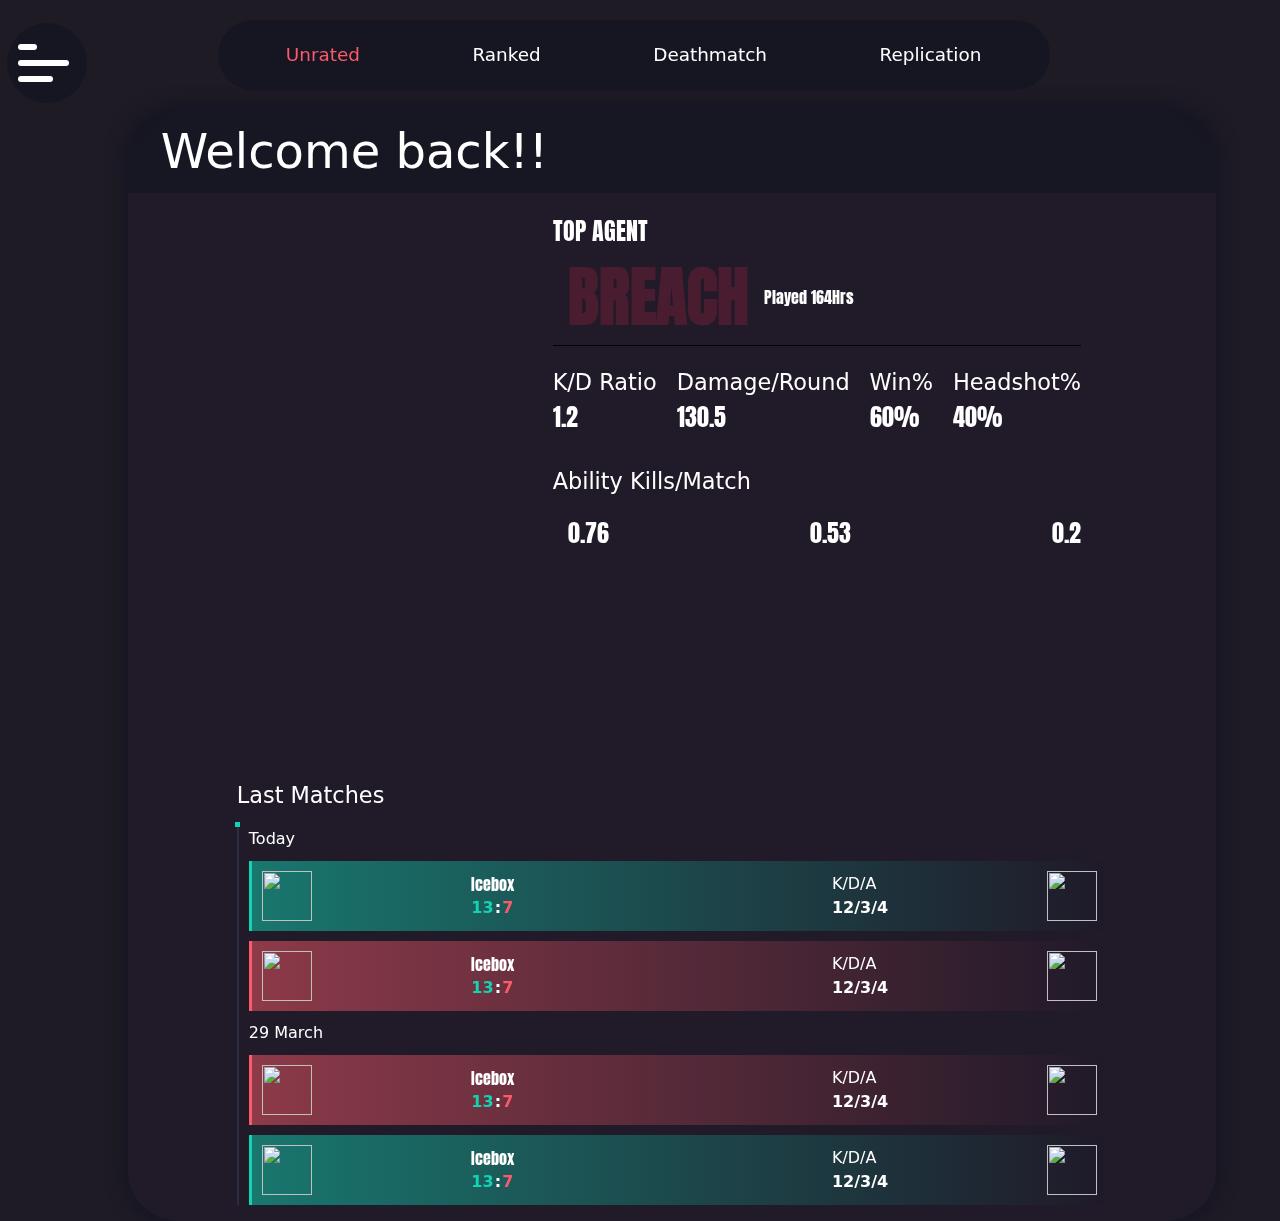
==== commit 196a4d5e: "main_body proper res" ====
--- a/index.html
+++ b/index.html
@@ -23,7 +23,7 @@
 <body>
   <div id="body-video-container">
 
-    <video src="valorant animations/background.mp4" autoplay muted loop id="body-video"></video>
+    <video src="assets/background.mp4" autoplay muted loop id="body-video"></video>
   </div>
   <!-- $###############compulsory################# -->
   <div id="nav-650-650">
@@ -344,7 +344,7 @@
     let viewportHeight = window.innerHeight;
     let viewportWidth = window.innerWidth;
     if (viewportWidth < 650) {
-      document.getElementById("body-video").setAttribute('src', 'valorant animations/background2-650.mp4');
+      document.getElementById("body-video").setAttribute('src', 'assets/background-650.mp4');
     }
   </script>
 
--- a/css/style.css
+++ b/css/style.css
@@ -340,7 +340,6 @@
     font-family: 'Anton', sans-serif;
     margin: 10px;
     /* border:1px  white solid ; */
-    width: 100%;
     height: fit-content;
 }
 #agent-stats-heading{
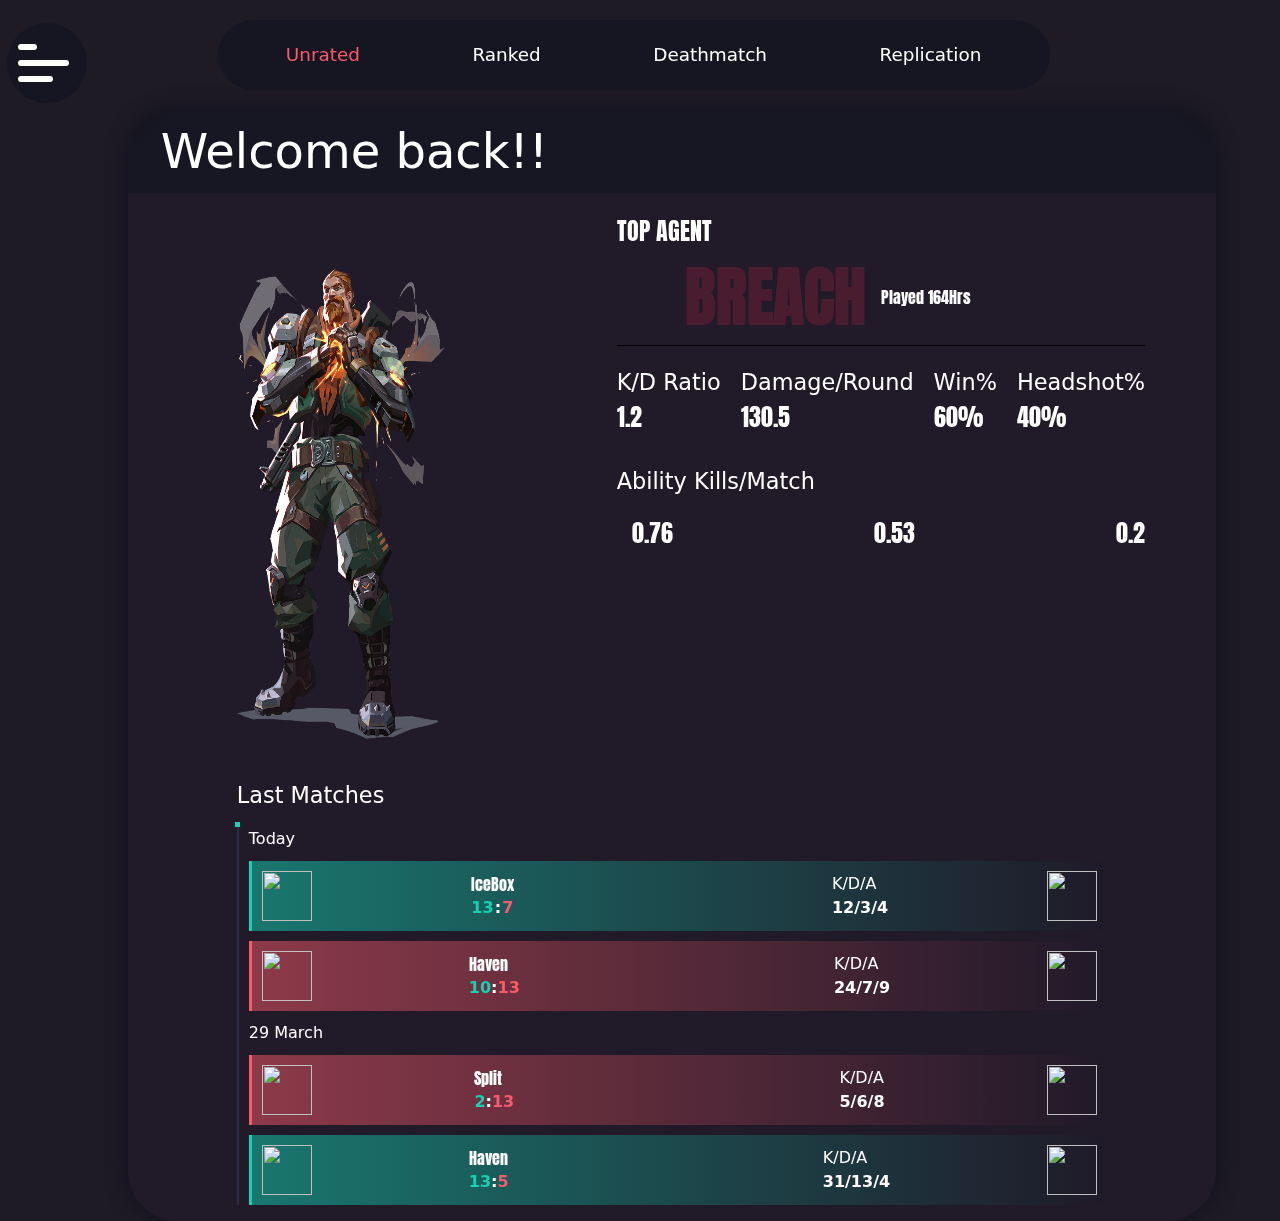
==== commit 6b4d165f: "js 30%" ====
--- a/index.html
+++ b/index.html
@@ -86,7 +86,7 @@
         </button>
         <div class="collapse navbar-collapse" id="gamemode_content">
           <div class="navbar-nav">
-            <a class="nav-link active" href="#">Unrated</a>
+            <a class="nav-link active" href="#" onsubmit="changepage('ur')">Unrated</a>
             <a class="nav-link" href="#">Ranked</a>
             <a class="nav-link" href="#">Deathmatch</a>
             <a class="nav-link" href="#">Replication</a>
@@ -108,7 +108,10 @@
         <!-- <div id="character-container">
           <video src="valorant animations/breach.mp4" autoplay muted loop></video>
         </div> -->
-        <img src="assets/breach/fullportrait1.png" alt=""  srcset="" id="character-container">
+        <div id="character-container">
+          <img src="assets/breach/breach.jpg" alt=""  srcset="" id="character-image">
+        </div>
+
         <div id="profile">
           <div id="agent-stats">
             <div id="agent-stats-heading">
@@ -164,24 +167,24 @@
             </div>
             <div id="ability-kills-container">
               <div class="ability-container">
-                <div class="ability-logo">
-                  <img src="assets/breach/displayicon (1).png" alt="" srcset="">
+                <div>
+                  <img src="assets/breach/displayicon (1).png" alt="" srcset="" class="ability-logo">
                 </div>
                 <div class="ability-kills-value">
                   0.76
                 </div>
               </div>
               <div class="ability-container">
-                <div class="ability-logo">
-                  <img src="assets/breach/displayicon (2).png" alt="" srcset="">
+                <div>
+                  <img src="assets/breach/displayicon (2).png" alt="" srcset="" class="ability-logo">
                 </div>
                 <div class="ability-kills-value">
                   0.53
                 </div>
               </div>
               <div class="ability-container">
-                <div class="ability-logo">
-                  <img src="assets/breach/displayicon (3).png" alt="" srcset="">
+                <div class="">
+                  <img src="assets/breach/displayicon (3).png" alt="" srcset="" class="ability-logo">
                 </div>
                 <div class="ability-kills-value">
                   0.2
@@ -209,7 +212,7 @@
               </div>
               <div class="section-1">
                 <div class="match-map">
-                  Icebox
+                  IceBox
                 </div>
                 <div class="match-score">
                   <div class="match-score-win">
@@ -240,7 +243,73 @@
               </div>
               <div class="section-1">
                 <div class="match-map">
-                  Icebox
+                  Haven
+                </div>
+                <div class="match-score">
+                  <div class="match-score-win">
+                    10
+                  </div>
+                  :
+                  <div class="match-score-loss">
+                    13
+                  </div>
+                </div>
+              </div>
+              <div class="section-2">
+                <div class="match-kda">
+                  K/D/A
+                </div>
+                <div class="match-kda-value">
+                  24/7/9
+                </div>
+              </div>
+              <div class="rating">
+                <img src="assets/ranks/Diamond-2.png" class="rating-img" height="50px" width="50px" alt="" srcset="">
+              </div>
+            </div>
+
+            <div class="day-wise-heading">
+              29 March
+            </div>
+
+            <div class="match-container loss">
+              <div class="match-agent">
+                <img src="assets/breach/displayicon.png" class="match-agent-img" height="50px" width="50px" alt="" srcset="">
+              </div>
+              <div class="section-1">
+                <div class="match-map">
+                  Split
+                </div>
+                <div class="match-score">
+                  <div class="match-score-win">
+                    2
+                  </div>
+                  :
+                  <div class="match-score-loss">
+                    13
+                  </div>
+                </div>
+              </div>
+              <div class="section-2">
+                <div class="match-kda">
+                  K/D/A
+                </div>
+                <div class="match-kda-value">
+                  5/6/8
+                </div>
+              </div>
+              <div class="rating">
+                <img src="assets/ranks/Diamond-2.png" class="rating-img" height="50px" width="50px" alt="" srcset="">
+              </div>
+            </div>
+
+            <div class="match-container win">
+              <div class="match-agent">
+                <img src="assets/breach/displayicon.png" class="match-agent-img" height="50px" width="50px" alt="" srcset="">
+              </div>
+              <div class="section-1">
+                <div class="match-map">
+                  Haven
                 </div>
                 <div class="match-score">
                   <div class="match-score-win">
@@ -248,7 +317,7 @@
                   </div>
                   :
                   <div class="match-score-loss">
-                    7
+                    5
                   </div>
                 </div>
               </div>
@@ -257,73 +326,7 @@
                   K/D/A
                 </div>
                 <div class="match-kda-value">
-                  12/3/4
-                </div>
-              </div>
-              <div class="rating">
-                <img src="assets/ranks/Diamond-2.png" class="rating-img" height="50px" width="50px" alt="" srcset="">
-              </div>
-            </div>
-
-            <div class="day-wise-heading">
-              29 March
-            </div>
-
-            <div class="match-container loss">
-              <div class="match-agent">
-                <img src="assets/breach/displayicon.png" class="match-agent-img" height="50px" width="50px" alt="" srcset="">
-              </div>
-              <div class="section-1">
-                <div class="match-map">
-                  Icebox
-                </div>
-                <div class="match-score">
-                  <div class="match-score-win">
-                    13
-                  </div>
-                  :
-                  <div class="match-score-loss">
-                    7
-                  </div>
-                </div>
-              </div>
-              <div class="section-2">
-                <div class="match-kda">
-                  K/D/A
-                </div>
-                <div class="match-kda-value">
-                  12/3/4
-                </div>
-              </div>
-              <div class="rating">
-                <img src="assets/ranks/Diamond-2.png" class="rating-img" height="50px" width="50px" alt="" srcset="">
-              </div>
-            </div>
-
-            <div class="match-container win">
-              <div class="match-agent">
-                <img src="assets/breach/displayicon.png" class="match-agent-img" height="50px" width="50px" alt="" srcset="">
-              </div>
-              <div class="section-1">
-                <div class="match-map">
-                  Icebox
-                </div>
-                <div class="match-score">
-                  <div class="match-score-win">
-                    13
-                  </div>
-                  :
-                  <div class="match-score-loss">
-                    7
-                  </div>
-                </div>
-              </div>
-              <div class="section-2">
-                <div class="match-kda">
-                  K/D/A
-                </div>
-                <div class="match-kda-value">
-                  12/3/4
+                  31/13/4
                 </div>
               </div>
               <div class="rating">
--- a/css/style.css
+++ b/css/style.css
@@ -310,15 +310,18 @@
     background: rgba(22, 22, 34,0.9);
     backdrop-filter: saturate(180%) blur(10px);
 }
-#character-container img{
+/* #character-container img{
     height: 100%;
     margin-bottom: 10%;
-}
+} */
 #character-container{
     /* box-shadow:  0px 0px 10px 7px #000; */
-    /* width: 20vw; */
+    width: 20vw;
     height: 60vh;
-    /* max-width: 300px; */
+    display: flex;
+    justify-content: center;
+    align-items: center;
+    overflow: hidden;
     /* width: 26.6%; */
     /* height: 95.2%; */
     /* height: 400px; */
@@ -327,6 +330,13 @@
     margin-top: 0px;
     /* margin-top: 20px; */
 }
+#character-image{
+    min-width: 450px;
+    /* height: 100%; */
+    /* height: auto; */
+    width: 35vw ;
+    height: 100%;
+}
 
 #profile{
     /* width: 74%; */
@@ -346,7 +356,7 @@
     font-size:1.5rem;
 }
 #agent-stats-content{
-    width: 60%;
+    width: 80%;
     display: flex;
     justify-content:center;
     align-items: center;
@@ -381,7 +391,7 @@
     font-family: 'Anton', sans-serif;
     font-size: 1.5rem;
 }
-.ability-logo img{
+.ability-logo{
     width: 50px;
 }
 .ability-kills-value{
--- a/css/mediastyle.css
+++ b/css/mediastyle.css
@@ -25,6 +25,12 @@
     #gamemode_container {
         height: fit-content;
     }
+    #character-container{
+        width: 80vw;
+    }
+    #character-image{
+        width: 90vw;
+    }
     #agent-stats-content {
         
         width: 80vw;
@@ -126,17 +132,24 @@
         margin: 0px 0px 20px 0px;
     }
 }
-@media screen and (max-width:850px) {
-    #character-container{
-        width: 40vw;
+/* @media screen and (max-width:850px) {
+    #character-container{
+        width: 0vw;
         height: auto;
     }
-}
+} */
 @media screen and (max-width:400px) {
-    #character-container{
-        width: 60vw;
+    /* #character-container{
+        width: 90vw;
         height: auto;
-    }
+    } */
+    #ability-kills-heading {
+        margin-left: 10px;
+    }
+    #agent-name{
+        font-size: 15vw;
+    }
+
     #agent-stats {
         width:80vw;
         /* margin-left: 0px; */
@@ -144,17 +157,24 @@
 
     }
     #player-stats{
-        width: 80vw;
+        width: 90vw;
+        justify-content: center;
     }
     .section-2{
         padding-right: 25vw;
     }
+    .stats{
+        text-align: center;
+    }
 }
 
 @media screen and (max-width:850px) and (min-width:650px) {
     #body-video {
         width: 100vw;
         transform: scale(1.7);
+    }
+    #character-container{
+        width: 80vw;
     }
 
 }
@@ -171,6 +191,9 @@
         width: 100vw;
         transform: scale(1.4);
     }
+    #character-container{
+        width: 25vw;
+    }
 
 }
 
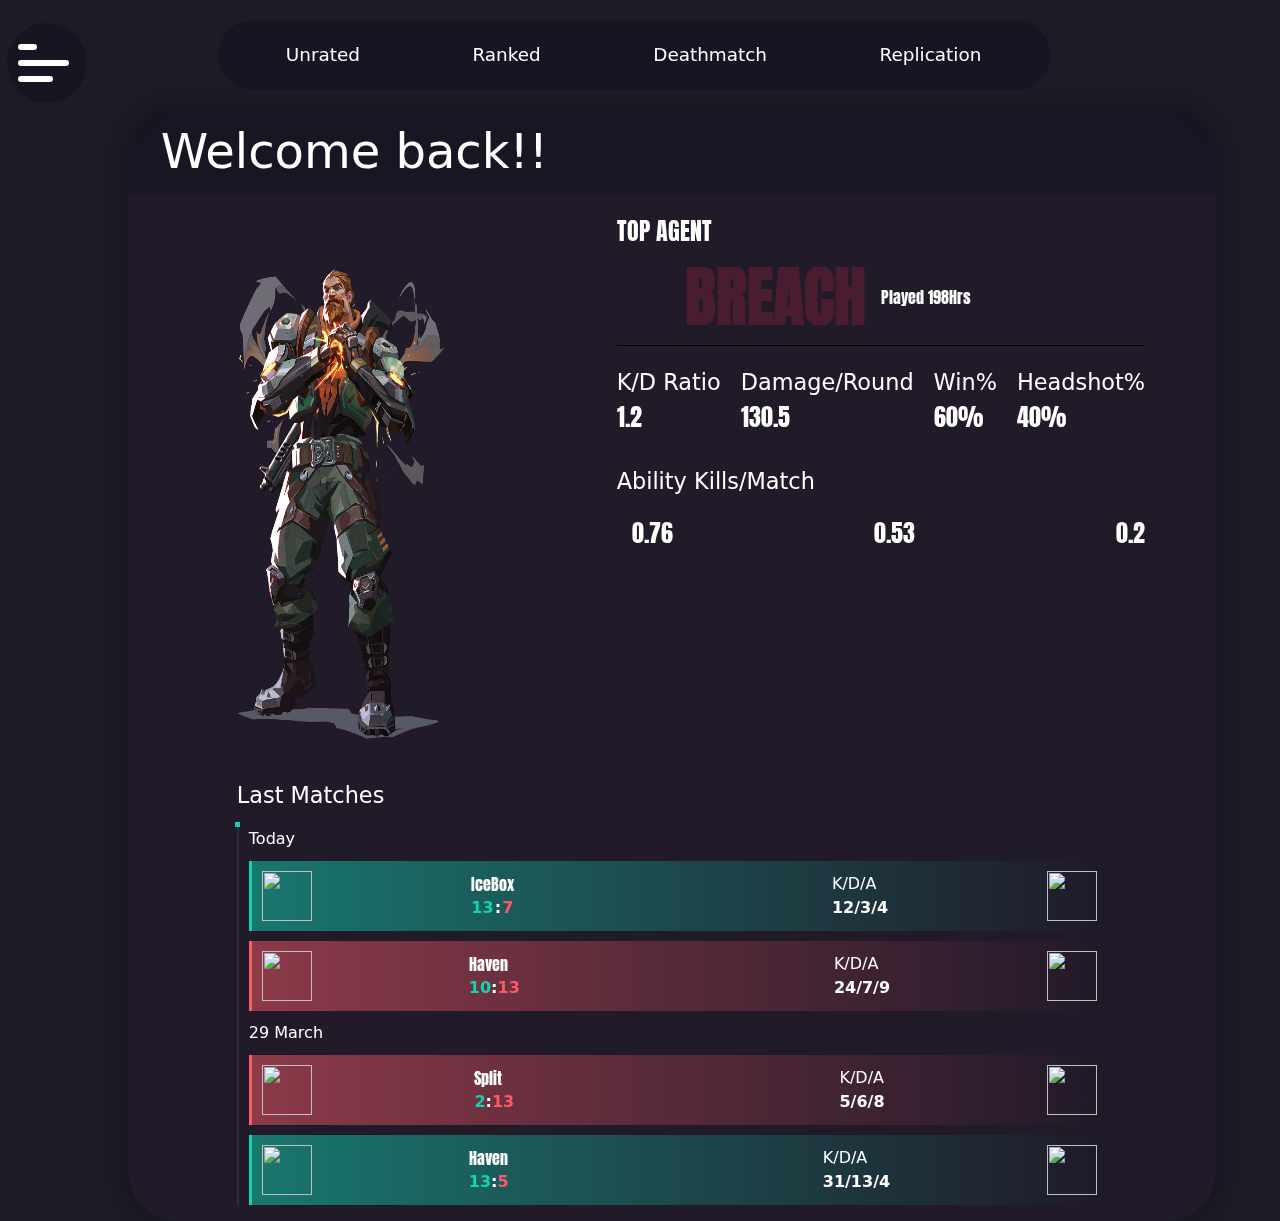
==== commit 21817f8d: "final" ====
--- a/index.html
+++ b/index.html
@@ -14,7 +14,6 @@
   <link rel="preconnect" href="https://fonts.googleapis.com">
   <link rel="preconnect" href="https://fonts.gstatic.com" crossorigin>
   <link href="https://fonts.googleapis.com/css2?family=Anton&display=swap" rel="stylesheet">
-  <script src="script.js"></script>
   <link rel="stylesheet" href="css/mediastyle.css">
   <link rel="stylesheet" href="resourses/FONTS/css/all.min.css">
   <script src="resourses/FONTS/js/all.min.js"></script>
@@ -22,7 +21,7 @@
 
 <body>
   <div id="body-video-container">
-
+    
     <video src="assets/background.mp4" autoplay muted loop id="body-video"></video>
   </div>
   <!-- $###############compulsory################# -->
@@ -81,24 +80,24 @@
           Gamemode
         </div>
         <button class="navbar-toggler" type="button" data-bs-toggle="collapse" data-bs-target="#gamemode_content"
-          aria-controls="navbarNavAltMarkup" aria-expanded="false" aria-label="Toggle navigation">
+        aria-controls="navbarNavAltMarkup" aria-expanded="false" aria-label="Toggle navigation">
           <i class="fa-solid fa-caret-down"></i>
         </button>
         <div class="collapse navbar-collapse" id="gamemode_content">
           <div class="navbar-nav">
-            <a class="nav-link active" href="#" onsubmit="changepage('ur')">Unrated</a>
-            <a class="nav-link" href="#">Ranked</a>
-            <a class="nav-link" href="#">Deathmatch</a>
-            <a class="nav-link" href="#">Replication</a>
+            <a class="nav-link" href="#" id="Unrated" onclick="changePage('ur')">Unrated</a>
+            <a class="nav-link" href="#" id="Ranked"onclick="changePage('ra')">Ranked</a>
+            <a class="nav-link"  disabled id="Deathmatch"href="#">Deathmatch</a>
+            <a class="nav-link"  disabled id="Replication"href="#">Replication</a>
           </div>
         </div>
       </div>
     </div>
   </div>
   <!-- $###############compulsory################# -->
-
-
-
+  
+  
+  
   <div id="main_content">
     <div id="main_content_heading">
       Welcome back!!
@@ -111,7 +110,7 @@
         <div id="character-container">
           <img src="assets/breach/breach.jpg" alt=""  srcset="" id="character-image">
         </div>
-
+        
         <div id="profile">
           <div id="agent-stats">
             <div id="agent-stats-heading">
@@ -127,7 +126,7 @@
             </div>
           </div>
           <div id="player-stats">
-
+            
             <div class="stats">
               <div class="stats-heading">
                 K/D Ratio
@@ -193,7 +192,7 @@
             </div>
           </div>
         </div>
-      <!-- </div> -->
+        <!-- </div> -->
       <div id="match-history-container">
         <div id="match-history-heading">
           Last Matches
@@ -205,7 +204,7 @@
             <div class="day-wise-heading">
               Today
             </div>
-
+            
             <div class="match-container win">
               <div class="match-agent">
                 <img src="assets/breach/displayicon.png" class="match-agent-img" height="50px" width="50px" alt="" srcset="">
@@ -267,11 +266,11 @@
                 <img src="assets/ranks/Diamond-2.png" class="rating-img" height="50px" width="50px" alt="" srcset="">
               </div>
             </div>
-
+            
             <div class="day-wise-heading">
               29 March
             </div>
-
+            
             <div class="match-container loss">
               <div class="match-agent">
                 <img src="assets/breach/displayicon.png" class="match-agent-img" height="50px" width="50px" alt="" srcset="">
@@ -302,7 +301,7 @@
                 <img src="assets/ranks/Diamond-2.png" class="rating-img" height="50px" width="50px" alt="" srcset="">
               </div>
             </div>
-
+            
             <div class="match-container win">
               <div class="match-agent">
                 <img src="assets/breach/displayicon.png" class="match-agent-img" height="50px" width="50px" alt="" srcset="">
@@ -333,17 +332,17 @@
                 <img src="assets/ranks/Diamond-2.png" height="50px" class="rating-img" width="50px" alt="" srcset="">
               </div>
             </div>
-
-          </div>
-        </div>
-
+            
+          </div>
+        </div>
+        
       </div>
     </div>
     
   </div>
   
+  <script src="script.js"></script>
   <script>
-    console.log(document.getElementById("body-video").getAttribute('src'));
     let viewportHeight = window.innerHeight;
     let viewportWidth = window.innerWidth;
     if (viewportWidth < 650) {
